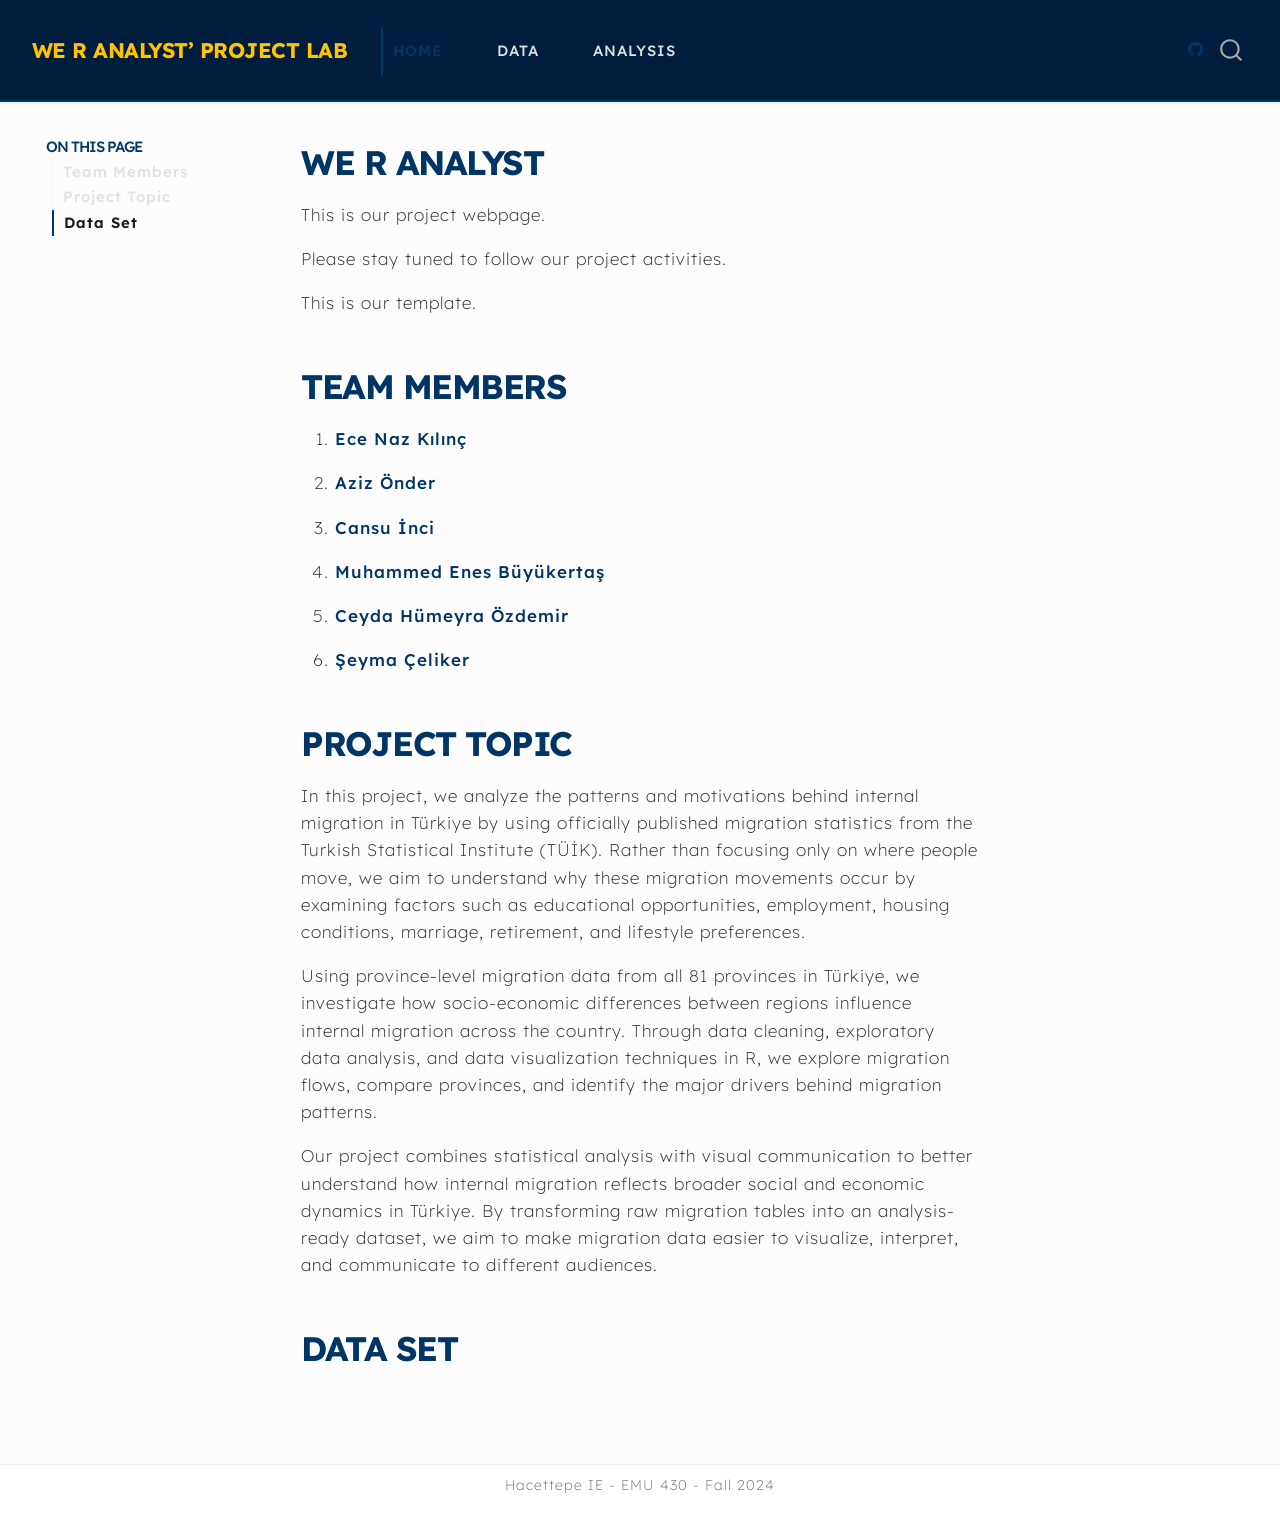
==== docs/index.html @ 2f74556e "linklerin 3ü çalışmıyo" ====
<!DOCTYPE html>
<html xmlns="http://www.w3.org/1999/xhtml" lang="en" xml:lang="en"><head>

<meta charset="utf-8">
<meta name="generator" content="quarto-1.8.25">

<meta name="viewport" content="width=device-width, initial-scale=1.0, user-scalable=yes">


<title>We R Analyst – We R Analyst’ Project Lab</title>
<style>
code{white-space: pre-wrap;}
span.smallcaps{font-variant: small-caps;}
div.columns{display: flex; gap: min(4vw, 1.5em);}
div.column{flex: auto; overflow-x: auto;}
div.hanging-indent{margin-left: 1.5em; text-indent: -1.5em;}
ul.task-list{list-style: none;}
ul.task-list li input[type="checkbox"] {
  width: 0.8em;
  margin: 0 0.8em 0.2em -1em; /* quarto-specific, see https://github.com/quarto-dev/quarto-cli/issues/4556 */ 
  vertical-align: middle;
}
</style>


<script src="site_libs/quarto-nav/quarto-nav.js"></script>
<script src="site_libs/quarto-nav/headroom.min.js"></script>
<script src="site_libs/clipboard/clipboard.min.js"></script>
<script src="site_libs/quarto-search/autocomplete.umd.js"></script>
<script src="site_libs/quarto-search/fuse.min.js"></script>
<script src="site_libs/quarto-search/quarto-search.js"></script>
<meta name="quarto:offset" content="./">
<script src="site_libs/quarto-html/quarto.js" type="module"></script>
<script src="site_libs/quarto-html/tabsets/tabsets.js" type="module"></script>
<script src="site_libs/quarto-html/axe/axe-check.js" type="module"></script>
<script src="site_libs/quarto-html/popper.min.js"></script>
<script src="site_libs/quarto-html/tippy.umd.min.js"></script>
<script src="site_libs/quarto-html/anchor.min.js"></script>
<link href="site_libs/quarto-html/tippy.css" rel="stylesheet">
<link href="site_libs/quarto-html/quarto-syntax-highlighting-7b89279ff1a6dce999919e0e67d4d9ec.css" rel="stylesheet" id="quarto-text-highlighting-styles">
<script src="site_libs/bootstrap/bootstrap.min.js"></script>
<link href="site_libs/bootstrap/bootstrap-icons.css" rel="stylesheet">
<link href="site_libs/bootstrap/bootstrap-7b510c2e775973d64db3dc6dd1e4a7f8.min.css" rel="stylesheet" append-hash="true" id="quarto-bootstrap" data-mode="light">
<script id="quarto-search-options" type="application/json">{
  "location": "navbar",
  "copy-button": false,
  "collapse-after": 3,
  "panel-placement": "end",
  "type": "overlay",
  "limit": 50,
  "keyboard-shortcut": [
    "f",
    "/",
    "s"
  ],
  "show-item-context": false,
  "language": {
    "search-no-results-text": "No results",
    "search-matching-documents-text": "matching documents",
    "search-copy-link-title": "Copy link to search",
    "search-hide-matches-text": "Hide additional matches",
    "search-more-match-text": "more match in this document",
    "search-more-matches-text": "more matches in this document",
    "search-clear-button-title": "Clear",
    "search-text-placeholder": "",
    "search-detached-cancel-button-title": "Cancel",
    "search-submit-button-title": "Submit",
    "search-label": "Search"
  }
}</script>
<style>html{ scroll-behavior: smooth; }</style>


<link rel="stylesheet" href="styles.css">
</head>

<body class="floating nav-fixed quarto-light">

<div id="quarto-search-results"></div>
  <header id="quarto-header" class="headroom fixed-top">
    <nav class="navbar navbar-expand-lg " data-bs-theme="dark">
      <div class="navbar-container container-fluid">
      <div class="navbar-brand-container mx-auto">
    <a href="./index.html" class="navbar-brand navbar-brand-logo">
    </a>
    <a class="navbar-brand" href="./index.html">
    <span class="navbar-title">We R Analyst’ Project Lab</span>
    </a>
  </div>
            <div id="quarto-search" class="" title="Search"></div>
          <button class="navbar-toggler" type="button" data-bs-toggle="collapse" data-bs-target="#navbarCollapse" aria-controls="navbarCollapse" role="menu" aria-expanded="false" aria-label="Toggle navigation" onclick="if (window.quartoToggleHeadroom) { window.quartoToggleHeadroom(); }">
  <span class="navbar-toggler-icon"></span>
</button>
          <div class="collapse navbar-collapse" id="navbarCollapse">
            <ul class="navbar-nav navbar-nav-scroll me-auto">
  <li class="nav-item">
    <a class="nav-link active" href="./index.html" aria-current="page"> 
<span class="menu-text">Home</span></a>
  </li>  
  <li class="nav-item">
    <a class="nav-link" href="./data.html"> 
<span class="menu-text">Data</span></a>
  </li>  
  <li class="nav-item">
    <a class="nav-link" href="./analysis.html"> 
<span class="menu-text">Analysis</span></a>
  </li>  
</ul>
          </div> <!-- /navcollapse -->
            <div class="quarto-navbar-tools">
    <a href="https://twitter.com" title="" class="quarto-navigation-tool px-1" aria-label=""><i class="bi bi-github"></i></a>
</div>
      </div> <!-- /container-fluid -->
    </nav>
</header>
<!-- content -->
<div id="quarto-content" class="quarto-container page-columns page-rows-contents page-layout-article page-navbar">
<!-- sidebar -->
  <nav id="quarto-sidebar" class="sidebar collapse collapse-horizontal quarto-sidebar-collapse-item sidebar-navigation floating overflow-auto">
    <nav id="TOC" role="doc-toc" class="toc-active">
    <h2 id="toc-title">On this page</h2>
   
  <ul>
  <li><a href="#team-members" id="toc-team-members" class="nav-link active" data-scroll-target="#team-members">Team Members</a></li>
  <li><a href="#project-topic" id="toc-project-topic" class="nav-link" data-scroll-target="#project-topic">Project Topic</a></li>
  <li><a href="#data-set" id="toc-data-set" class="nav-link" data-scroll-target="#data-set">Data Set</a></li>
  </ul>
</nav>
</nav>
<div id="quarto-sidebar-glass" class="quarto-sidebar-collapse-item" data-bs-toggle="collapse" data-bs-target=".quarto-sidebar-collapse-item"></div>
<!-- margin-sidebar -->
    <div id="quarto-margin-sidebar" class="sidebar margin-sidebar zindex-bottom">
    </div>
<!-- main -->
<main class="content" id="quarto-document-content">

<header id="title-block-header" class="quarto-title-block default">
<div class="quarto-title">
<h1 class="title">We R Analyst</h1>
</div>



<div class="quarto-title-meta">

    
  
    
  </div>
  


</header>


<p>This is our project webpage.</p>
<p>Please stay tuned to follow our project activities.</p>
<p>This is our template.</p>
<section id="team-members" class="level1">
<h1>Team Members</h1>
<ol type="1">
<li><p><a href="https://emu-hacettepe-analytics.github.io/emu430-spring2026-ecekilinc/">Ece Naz Kılınç</a></p></li>
<li><p><a href="https://emu-hacettepe-analytics.github.io/emu430-spring2026-azizonder/">Aziz Önder</a></p></li>
<li><p><a href="https://emu-hacettepe-analytics.github.io/emu430-spring2026-cansuinci/">Cansu İnci</a></p></li>
<li><p><a href="https://emu-hacettepe-analytics.github.io/emu430-spring2026-EnesBuyukertas/">Muhammed Enes Büyükertaş</a></p></li>
<li><p><a href="https://emu-hacettepe-analytics.github.io/emu430-spring2026-ceydaozdmr/">Ceyda Hümeyra Özdemir</a></p></li>
<li><p><a href="https://emu-hacettepe-analytics.github.io/emu430-spring2026-seymaceliker/">Şeyma Çeliker</a></p></li>
</ol>
</section>
<section id="project-topic" class="level1">
<h1>Project Topic</h1>
<p>In this project, we analyze the patterns and motivations behind internal migration in Türkiye by using officially published migration statistics from the Turkish Statistical Institute (TÜİK). Rather than focusing only on where people move, we aim to understand why these migration movements occur by examining factors such as educational opportunities, employment, housing conditions, marriage, retirement, and lifestyle preferences.</p>
<p>Using province-level migration data from all 81 provinces in Türkiye, we investigate how socio-economic differences between regions influence internal migration across the country. Through data cleaning, exploratory data analysis, and data visualization techniques in R, we explore migration flows, compare provinces, and identify the major drivers behind migration patterns.</p>
<p>Our project combines statistical analysis with visual communication to better understand how internal migration reflects broader social and economic dynamics in Türkiye. By transforming raw migration tables into an analysis-ready dataset, we aim to make migration data easier to visualize, interpret, and communicate to different audiences.</p>
</section>
<section id="data-set" class="level1">
<h1>Data Set</h1>


</section>

<a onclick="window.scrollTo(0, 0); return false;" role="button" id="quarto-back-to-top"><i class="bi bi-arrow-up"></i> Back to top</a></main> <!-- /main -->
<script id="quarto-html-after-body" type="application/javascript">
  window.document.addEventListener("DOMContentLoaded", function (event) {
    const icon = "";
    const anchorJS = new window.AnchorJS();
    anchorJS.options = {
      placement: 'right',
      icon: icon
    };
    anchorJS.add('.anchored');
    const isCodeAnnotation = (el) => {
      for (const clz of el.classList) {
        if (clz.startsWith('code-annotation-')) {                     
          return true;
        }
      }
      return false;
    }
    const onCopySuccess = function(e) {
      // button target
      const button = e.trigger;
      // don't keep focus
      button.blur();
      // flash "checked"
      button.classList.add('code-copy-button-checked');
      var currentTitle = button.getAttribute("title");
      button.setAttribute("title", "Copied!");
      let tooltip;
      if (window.bootstrap) {
        button.setAttribute("data-bs-toggle", "tooltip");
        button.setAttribute("data-bs-placement", "left");
        button.setAttribute("data-bs-title", "Copied!");
        tooltip = new bootstrap.Tooltip(button, 
          { trigger: "manual", 
            customClass: "code-copy-button-tooltip",
            offset: [0, -8]});
        tooltip.show();    
      }
      setTimeout(function() {
        if (tooltip) {
          tooltip.hide();
          button.removeAttribute("data-bs-title");
          button.removeAttribute("data-bs-toggle");
          button.removeAttribute("data-bs-placement");
        }
        button.setAttribute("title", currentTitle);
        button.classList.remove('code-copy-button-checked');
      }, 1000);
      // clear code selection
      e.clearSelection();
    }
    const getTextToCopy = function(trigger) {
      const outerScaffold = trigger.parentElement.cloneNode(true);
      const codeEl = outerScaffold.querySelector('code');
      for (const childEl of codeEl.children) {
        if (isCodeAnnotation(childEl)) {
          childEl.remove();
        }
      }
      return codeEl.innerText;
    }
    const clipboard = new window.ClipboardJS('.code-copy-button:not([data-in-quarto-modal])', {
      text: getTextToCopy
    });
    clipboard.on('success', onCopySuccess);
    if (window.document.getElementById('quarto-embedded-source-code-modal')) {
      const clipboardModal = new window.ClipboardJS('.code-copy-button[data-in-quarto-modal]', {
        text: getTextToCopy,
        container: window.document.getElementById('quarto-embedded-source-code-modal')
      });
      clipboardModal.on('success', onCopySuccess);
    }
      var localhostRegex = new RegExp(/^(?:http|https):\/\/localhost\:?[0-9]*\//);
      var mailtoRegex = new RegExp(/^mailto:/);
        var filterRegex = new RegExp('/' + window.location.host + '/');
      var isInternal = (href) => {
          return filterRegex.test(href) || localhostRegex.test(href) || mailtoRegex.test(href);
      }
      // Inspect non-navigation links and adorn them if external
     var links = window.document.querySelectorAll('a[href]:not(.nav-link):not(.navbar-brand):not(.toc-action):not(.sidebar-link):not(.sidebar-item-toggle):not(.pagination-link):not(.no-external):not([aria-hidden]):not(.dropdown-item):not(.quarto-navigation-tool):not(.about-link)');
      for (var i=0; i<links.length; i++) {
        const link = links[i];
        if (!isInternal(link.href)) {
          // undo the damage that might have been done by quarto-nav.js in the case of
          // links that we want to consider external
          if (link.dataset.originalHref !== undefined) {
            link.href = link.dataset.originalHref;
          }
        }
      }
    function tippyHover(el, contentFn, onTriggerFn, onUntriggerFn) {
      const config = {
        allowHTML: true,
        maxWidth: 500,
        delay: 100,
        arrow: false,
        appendTo: function(el) {
            return el.parentElement;
        },
        interactive: true,
        interactiveBorder: 10,
        theme: 'quarto',
        placement: 'bottom-start',
      };
      if (contentFn) {
        config.content = contentFn;
      }
      if (onTriggerFn) {
        config.onTrigger = onTriggerFn;
      }
      if (onUntriggerFn) {
        config.onUntrigger = onUntriggerFn;
      }
      window.tippy(el, config); 
    }
    const noterefs = window.document.querySelectorAll('a[role="doc-noteref"]');
    for (var i=0; i<noterefs.length; i++) {
      const ref = noterefs[i];
      tippyHover(ref, function() {
        // use id or data attribute instead here
        let href = ref.getAttribute('data-footnote-href') || ref.getAttribute('href');
        try { href = new URL(href).hash; } catch {}
        const id = href.replace(/^#\/?/, "");
        const note = window.document.getElementById(id);
        if (note) {
          return note.innerHTML;
        } else {
          return "";
        }
      });
    }
    const xrefs = window.document.querySelectorAll('a.quarto-xref');
    const processXRef = (id, note) => {
      // Strip column container classes
      const stripColumnClz = (el) => {
        el.classList.remove("page-full", "page-columns");
        if (el.children) {
          for (const child of el.children) {
            stripColumnClz(child);
          }
        }
      }
      stripColumnClz(note)
      if (id === null || id.startsWith('sec-')) {
        // Special case sections, only their first couple elements
        const container = document.createElement("div");
        if (note.children && note.children.length > 2) {
          container.appendChild(note.children[0].cloneNode(true));
          for (let i = 1; i < note.children.length; i++) {
            const child = note.children[i];
            if (child.tagName === "P" && child.innerText === "") {
              continue;
            } else {
              container.appendChild(child.cloneNode(true));
              break;
            }
          }
          if (window.Quarto?.typesetMath) {
            window.Quarto.typesetMath(container);
          }
          return container.innerHTML
        } else {
          if (window.Quarto?.typesetMath) {
            window.Quarto.typesetMath(note);
          }
          return note.innerHTML;
        }
      } else {
        // Remove any anchor links if they are present
        const anchorLink = note.querySelector('a.anchorjs-link');
        if (anchorLink) {
          anchorLink.remove();
        }
        if (window.Quarto?.typesetMath) {
          window.Quarto.typesetMath(note);
        }
        if (note.classList.contains("callout")) {
          return note.outerHTML;
        } else {
          return note.innerHTML;
        }
      }
    }
    for (var i=0; i<xrefs.length; i++) {
      const xref = xrefs[i];
      tippyHover(xref, undefined, function(instance) {
        instance.disable();
        let url = xref.getAttribute('href');
        let hash = undefined; 
        if (url.startsWith('#')) {
          hash = url;
        } else {
          try { hash = new URL(url).hash; } catch {}
        }
        if (hash) {
          const id = hash.replace(/^#\/?/, "");
          const note = window.document.getElementById(id);
          if (note !== null) {
            try {
              const html = processXRef(id, note.cloneNode(true));
              instance.setContent(html);
            } finally {
              instance.enable();
              instance.show();
            }
          } else {
            // See if we can fetch this
            fetch(url.split('#')[0])
            .then(res => res.text())
            .then(html => {
              const parser = new DOMParser();
              const htmlDoc = parser.parseFromString(html, "text/html");
              const note = htmlDoc.getElementById(id);
              if (note !== null) {
                const html = processXRef(id, note);
                instance.setContent(html);
              } 
            }).finally(() => {
              instance.enable();
              instance.show();
            });
          }
        } else {
          // See if we can fetch a full url (with no hash to target)
          // This is a special case and we should probably do some content thinning / targeting
          fetch(url)
          .then(res => res.text())
          .then(html => {
            const parser = new DOMParser();
            const htmlDoc = parser.parseFromString(html, "text/html");
            const note = htmlDoc.querySelector('main.content');
            if (note !== null) {
              // This should only happen for chapter cross references
              // (since there is no id in the URL)
              // remove the first header
              if (note.children.length > 0 && note.children[0].tagName === "HEADER") {
                note.children[0].remove();
              }
              const html = processXRef(null, note);
              instance.setContent(html);
            } 
          }).finally(() => {
            instance.enable();
            instance.show();
          });
        }
      }, function(instance) {
      });
    }
        let selectedAnnoteEl;
        const selectorForAnnotation = ( cell, annotation) => {
          let cellAttr = 'data-code-cell="' + cell + '"';
          let lineAttr = 'data-code-annotation="' +  annotation + '"';
          const selector = 'span[' + cellAttr + '][' + lineAttr + ']';
          return selector;
        }
        const selectCodeLines = (annoteEl) => {
          const doc = window.document;
          const targetCell = annoteEl.getAttribute("data-target-cell");
          const targetAnnotation = annoteEl.getAttribute("data-target-annotation");
          const annoteSpan = window.document.querySelector(selectorForAnnotation(targetCell, targetAnnotation));
          const lines = annoteSpan.getAttribute("data-code-lines").split(",");
          const lineIds = lines.map((line) => {
            return targetCell + "-" + line;
          })
          let top = null;
          let height = null;
          let parent = null;
          if (lineIds.length > 0) {
              //compute the position of the single el (top and bottom and make a div)
              const el = window.document.getElementById(lineIds[0]);
              top = el.offsetTop;
              height = el.offsetHeight;
              parent = el.parentElement.parentElement;
            if (lineIds.length > 1) {
              const lastEl = window.document.getElementById(lineIds[lineIds.length - 1]);
              const bottom = lastEl.offsetTop + lastEl.offsetHeight;
              height = bottom - top;
            }
            if (top !== null && height !== null && parent !== null) {
              // cook up a div (if necessary) and position it 
              let div = window.document.getElementById("code-annotation-line-highlight");
              if (div === null) {
                div = window.document.createElement("div");
                div.setAttribute("id", "code-annotation-line-highlight");
                div.style.position = 'absolute';
                parent.appendChild(div);
              }
              div.style.top = top - 2 + "px";
              div.style.height = height + 4 + "px";
              div.style.left = 0;
              let gutterDiv = window.document.getElementById("code-annotation-line-highlight-gutter");
              if (gutterDiv === null) {
                gutterDiv = window.document.createElement("div");
                gutterDiv.setAttribute("id", "code-annotation-line-highlight-gutter");
                gutterDiv.style.position = 'absolute';
                const codeCell = window.document.getElementById(targetCell);
                const gutter = codeCell.querySelector('.code-annotation-gutter');
                gutter.appendChild(gutterDiv);
              }
              gutterDiv.style.top = top - 2 + "px";
              gutterDiv.style.height = height + 4 + "px";
            }
            selectedAnnoteEl = annoteEl;
          }
        };
        const unselectCodeLines = () => {
          const elementsIds = ["code-annotation-line-highlight", "code-annotation-line-highlight-gutter"];
          elementsIds.forEach((elId) => {
            const div = window.document.getElementById(elId);
            if (div) {
              div.remove();
            }
          });
          selectedAnnoteEl = undefined;
        };
          // Handle positioning of the toggle
      window.addEventListener(
        "resize",
        throttle(() => {
          elRect = undefined;
          if (selectedAnnoteEl) {
            selectCodeLines(selectedAnnoteEl);
          }
        }, 10)
      );
      function throttle(fn, ms) {
      let throttle = false;
      let timer;
        return (...args) => {
          if(!throttle) { // first call gets through
              fn.apply(this, args);
              throttle = true;
          } else { // all the others get throttled
              if(timer) clearTimeout(timer); // cancel #2
              timer = setTimeout(() => {
                fn.apply(this, args);
                timer = throttle = false;
              }, ms);
          }
        };
      }
        // Attach click handler to the DT
        const annoteDls = window.document.querySelectorAll('dt[data-target-cell]');
        for (const annoteDlNode of annoteDls) {
          annoteDlNode.addEventListener('click', (event) => {
            const clickedEl = event.target;
            if (clickedEl !== selectedAnnoteEl) {
              unselectCodeLines();
              const activeEl = window.document.querySelector('dt[data-target-cell].code-annotation-active');
              if (activeEl) {
                activeEl.classList.remove('code-annotation-active');
              }
              selectCodeLines(clickedEl);
              clickedEl.classList.add('code-annotation-active');
            } else {
              // Unselect the line
              unselectCodeLines();
              clickedEl.classList.remove('code-annotation-active');
            }
          });
        }
    const findCites = (el) => {
      const parentEl = el.parentElement;
      if (parentEl) {
        const cites = parentEl.dataset.cites;
        if (cites) {
          return {
            el,
            cites: cites.split(' ')
          };
        } else {
          return findCites(el.parentElement)
        }
      } else {
        return undefined;
      }
    };
    var bibliorefs = window.document.querySelectorAll('a[role="doc-biblioref"]');
    for (var i=0; i<bibliorefs.length; i++) {
      const ref = bibliorefs[i];
      const citeInfo = findCites(ref);
      if (citeInfo) {
        tippyHover(citeInfo.el, function() {
          var popup = window.document.createElement('div');
          citeInfo.cites.forEach(function(cite) {
            var citeDiv = window.document.createElement('div');
            citeDiv.classList.add('hanging-indent');
            citeDiv.classList.add('csl-entry');
            var biblioDiv = window.document.getElementById('ref-' + cite);
            if (biblioDiv) {
              citeDiv.innerHTML = biblioDiv.innerHTML;
            }
            popup.appendChild(citeDiv);
          });
          return popup.innerHTML;
        });
      }
    }
  });
  </script>
</div> <!-- /content -->
<footer class="footer">
  <div class="nav-footer">
    <div class="nav-footer-left">
      &nbsp;
    </div>   
    <div class="nav-footer-center">
<p>Hacettepe IE - EMU 430 - Fall 2024</p>
</div>
    <div class="nav-footer-right">
      &nbsp;
    </div>
  </div>
</footer>




<script src="site_libs/quarto-html/zenscroll-min.js"></script>
</body></html>
---- docs/site_libs/quarto-html/quarto-syntax-highlighting-7b89279ff1a6dce999919e0e67d4d9ec.css ----
/* quarto syntax highlight colors */
:root {
  --quarto-hl-ot-color: #003B4F;
  --quarto-hl-at-color: #657422;
  --quarto-hl-ss-color: #20794D;
  --quarto-hl-an-color: #5E5E5E;
  --quarto-hl-fu-color: #4758AB;
  --quarto-hl-st-color: #20794D;
  --quarto-hl-cf-color: #003B4F;
  --quarto-hl-op-color: #5E5E5E;
  --quarto-hl-er-color: #AD0000;
  --quarto-hl-bn-color: #AD0000;
  --quarto-hl-al-color: #AD0000;
  --quarto-hl-va-color: #111111;
  --quarto-hl-bu-color: inherit;
  --quarto-hl-ex-color: inherit;
  --quarto-hl-pp-color: #AD0000;
  --quarto-hl-in-color: #5E5E5E;
  --quarto-hl-vs-color: #20794D;
  --quarto-hl-wa-color: #5E5E5E;
  --quarto-hl-do-color: #5E5E5E;
  --quarto-hl-im-color: #00769E;
  --quarto-hl-ch-color: #20794D;
  --quarto-hl-dt-color: #AD0000;
  --quarto-hl-fl-color: #AD0000;
  --quarto-hl-co-color: #5E5E5E;
  --quarto-hl-cv-color: #5E5E5E;
  --quarto-hl-cn-color: #8f5902;
  --quarto-hl-sc-color: #5E5E5E;
  --quarto-hl-dv-color: #AD0000;
  --quarto-hl-kw-color: #003B4F;
}

/* other quarto variables */
:root {
  --quarto-font-monospace: SFMono-Regular, Menlo, Monaco, Consolas, "Liberation Mono", "Courier New", monospace;
}

/* syntax highlight based on Pandoc's rules */
pre > code.sourceCode > span {
  color: #003B4F;
}

code.sourceCode > span {
  color: #003B4F;
}

div.sourceCode,
div.sourceCode pre.sourceCode {
  color: #003B4F;
}

/* Normal */
code span {
  color: #003B4F;
}

/* Alert */
code span.al {
  color: #AD0000;
  font-style: inherit;
}

/* Annotation */
code span.an {
  color: #5E5E5E;
  font-style: inherit;
}

/* Attribute */
code span.at {
  color: #657422;
  font-style: inherit;
}

/* BaseN */
code span.bn {
  color: #AD0000;
  font-style: inherit;
}

/* BuiltIn */
code span.bu {
  font-style: inherit;
}

/* ControlFlow */
code span.cf {
  color: #003B4F;
  font-weight: bold;
  font-style: inherit;
}

/* Char */
code span.ch {
  color: #20794D;
  font-style: inherit;
}

/* Constant */
code span.cn {
  color: #8f5902;
  font-style: inherit;
}

/* Comment */
code span.co {
  color: #5E5E5E;
  font-style: inherit;
}

/* CommentVar */
code span.cv {
  color: #5E5E5E;
  font-style: italic;
}

/* Documentation */
code span.do {
  color: #5E5E5E;
  font-style: italic;
}

/* DataType */
code span.dt {
  color: #AD0000;
  font-style: inherit;
}

/* DecVal */
code span.dv {
  color: #AD0000;
  font-style: inherit;
}

/* Error */
code span.er {
  color: #AD0000;
  font-style: inherit;
}

/* Extension */
code span.ex {
  font-style: inherit;
}

/* Float */
code span.fl {
  color: #AD0000;
  font-style: inherit;
}

/* Function */
code span.fu {
  color: #4758AB;
  font-style: inherit;
}

/* Import */
code span.im {
  color: #00769E;
  font-style: inherit;
}

/* Information */
code span.in {
  color: #5E5E5E;
  font-style: inherit;
}

/* Keyword */
code span.kw {
  color: #003B4F;
  font-weight: bold;
  font-style: inherit;
}

/* Operator */
code span.op {
  color: #5E5E5E;
  font-style: inherit;
}

/* Other */
code span.ot {
  color: #003B4F;
  font-style: inherit;
}

/* Preprocessor */
code span.pp {
  color: #AD0000;
  font-style: inherit;
}

/* SpecialChar */
code span.sc {
  color: #5E5E5E;
  font-style: inherit;
}

/* SpecialString */
code span.ss {
  color: #20794D;
  font-style: inherit;
}

/* String */
code span.st {
  color: #20794D;
  font-style: inherit;
}

/* Variable */
code span.va {
  color: #111111;
  font-style: inherit;
}

/* VerbatimString */
code span.vs {
  color: #20794D;
  font-style: inherit;
}

/* Warning */
code span.wa {
  color: #5E5E5E;
  font-style: italic;
}

.prevent-inlining {
  content: "</";
}

/*# sourceMappingURL=3944bc705cfaf4c80e56f77c5205168a.css.map */
---- docs/styles.css ----
@import url('https://fonts.googleapis.com/css2?family=Lexend:wght@300;400;600;700&display=swap');

body {
  background-color: #fcfcfc !important; /* Temiz, hafif kırık beyaz */
  color: #333333 !important;
  font-family: 'Lexend', sans-serif !important;
  line-height: 1.6;
}

/* Sitenin en üstüne çok ince, "ben buradayım" diyen bir detay */
header {
  border-top: 4px solid #001d3d; /* En koyu lacivert */
}

/* Tüm panelleri aynı zeminde birleştiriyoruz, kutu hissi bitti */
.quarto-container, #quarto-sidebar, .sidebar, main, .quarto-content-block {
  background-color: #fcfcfc !important;
  border: none !important;
  box-shadow: none !important;
}

/* Üst Menü (Navbar) - Ciddi ve Derin Lacivert */
.navbar {
  background-color: #001d3d !important; /* Gece mavisi */
  border-bottom: 2px solid #003566 !important;
  box-shadow: 0 1px 3px rgba(0,0,0,0.1) !important;
}

.navbar-title {
  color: #ffc300 !important; /* Sadece başlıkta çok ufak bir altın "pop" rengi */
  font-weight: 700;
  letter-spacing: -0.5px;
}

.nav-link {
  color: #e0e0e0 !important;
  font-weight: 500;
  transition: 0.3s;
}

.nav-link:hover {
  color: #4cc9f0 !important; /* Üzerine gelince çok hafif bir elektrik mavisi */
}

/* Başlıklar - Güçlü ve Profesyonel (İşte o çizgi buradan atıldı) */
h1 {
  color: #003566 !important; /* Lacivertin en şık tonu */
  font-weight: 700;
  letter-spacing: -1.5px;
  /* ÇİZGİYİ ATTIK: border-bottom silindi */
  margin-top: 1.5em;
  margin-bottom: 0.5em;
}

h2, h3 {
  color: #003566 !important;
  font-weight: 700;
  letter-spacing: -1px;
  margin-top: 1.5em;
}

/* Linkler - Sıkıcı olmayan, modern bir lacivert tonu */
a {
  color: #003566 !important;
  text-decoration: none;
  font-weight: 500;
  transition: all 0.3s ease;
  position: relative;
}

/* Link Hover Efekti (Seamless ve Elit) */
a::after {
  content: '';
  position: absolute;
  width: 0;
  height: 2px;
  bottom: -2px;
  left: 0;
  background-color: #4cc9f0;
  transition: width 0.3s;
}

a:hover::after {
  width: 100%;
}

a:hover {
  color: #4cc9f0 !important;
}

/* Sol paneldeki içindekiler */
.toc-title {
  color: #003566 !important;
  font-weight: 700;
}

.nav-link.active {
  color: #003566 !important;
  font-weight: 600;
  border-left: 2px solid #003566 !important;
}
/* Başlığın üstündeki o çizgiyi HER YERDEN siliyoruz */
.quarto-title-block, 
h1.title, 
header.quarto-title-block,
.title {
  border-top: none !important;
  padding-top: 0 !important;
  margin-top: 10px !important; /* Navbar ile metin arasında ufak bir boşluk kalsın */
}

/* Sayfa genelindeki olası diğer çizgileri de garantiye alalım */
header {
  border-top: none !important;
}
/*fgrfgrggg
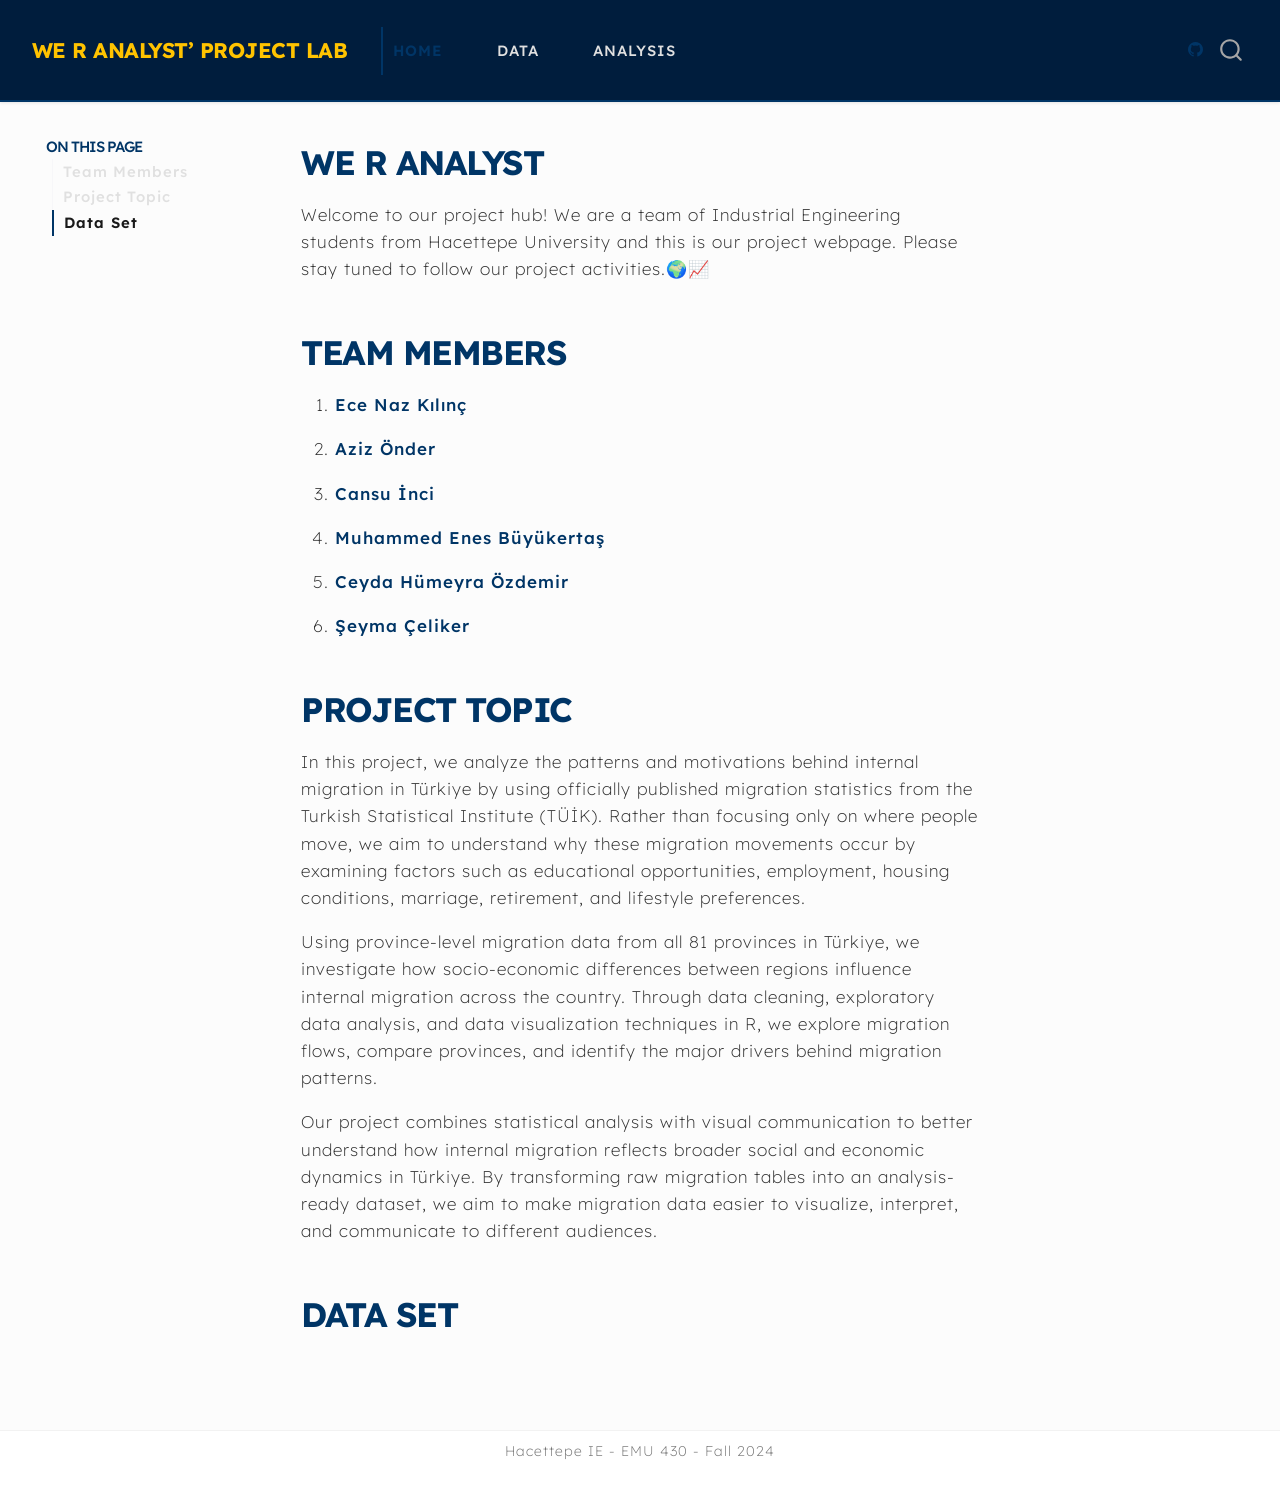
==== commit c4da46a5: "bir tek logo eksik" ====
--- a/docs/index.html
+++ b/docs/index.html
@@ -153,9 +153,7 @@
 </header>
 
 
-<p>This is our project webpage.</p>
-<p>Please stay tuned to follow our project activities.</p>
-<p>This is our template.</p>
+<p>Welcome to our project hub! We are a team of Industrial Engineering students from Hacettepe University and this is our project webpage. Please stay tuned to follow our project activities.🌍📈</p>
 <section id="team-members" class="level1">
 <h1>Team Members</h1>
 <ol type="1">
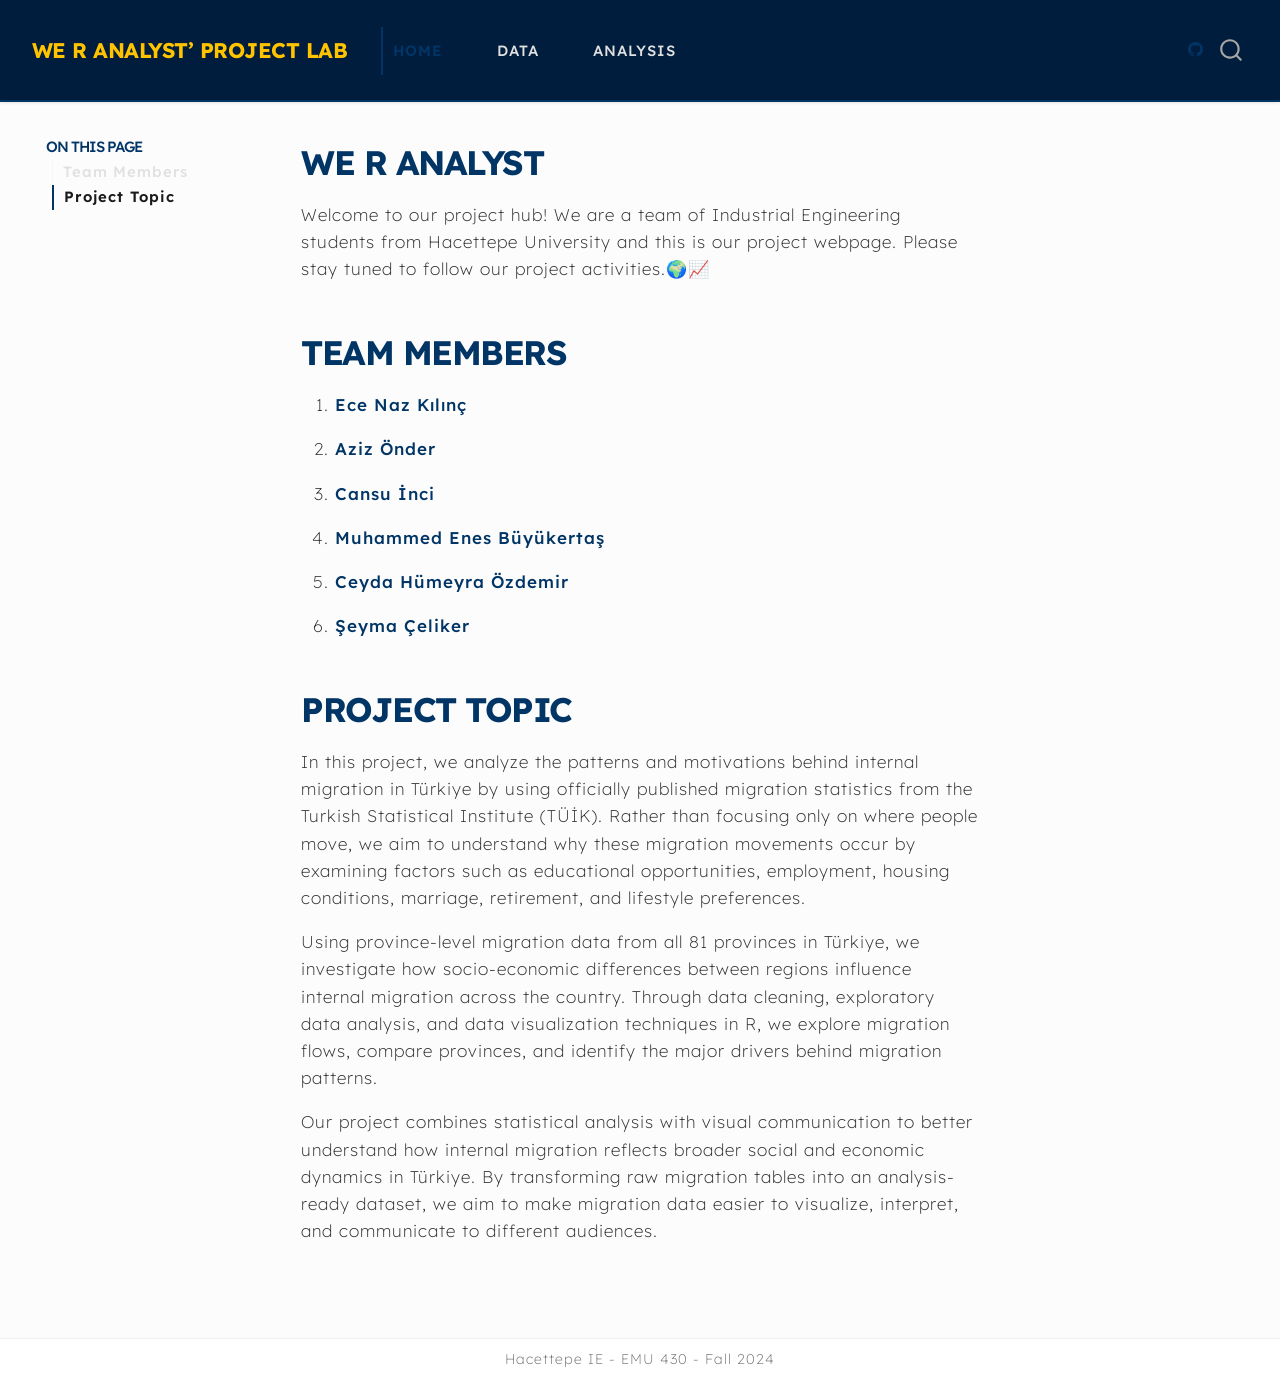
==== commit 254e4f0b: "xxxxjxxjxxxx" ====
--- a/docs/index.html
+++ b/docs/index.html
@@ -123,7 +123,6 @@
   <ul>
   <li><a href="#team-members" id="toc-team-members" class="nav-link active" data-scroll-target="#team-members">Team Members</a></li>
   <li><a href="#project-topic" id="toc-project-topic" class="nav-link" data-scroll-target="#project-topic">Project Topic</a></li>
-  <li><a href="#data-set" id="toc-data-set" class="nav-link" data-scroll-target="#data-set">Data Set</a></li>
   </ul>
 </nav>
 </nav>
@@ -170,9 +169,6 @@
 <p>In this project, we analyze the patterns and motivations behind internal migration in Türkiye by using officially published migration statistics from the Turkish Statistical Institute (TÜİK). Rather than focusing only on where people move, we aim to understand why these migration movements occur by examining factors such as educational opportunities, employment, housing conditions, marriage, retirement, and lifestyle preferences.</p>
 <p>Using province-level migration data from all 81 provinces in Türkiye, we investigate how socio-economic differences between regions influence internal migration across the country. Through data cleaning, exploratory data analysis, and data visualization techniques in R, we explore migration flows, compare provinces, and identify the major drivers behind migration patterns.</p>
 <p>Our project combines statistical analysis with visual communication to better understand how internal migration reflects broader social and economic dynamics in Türkiye. By transforming raw migration tables into an analysis-ready dataset, we aim to make migration data easier to visualize, interpret, and communicate to different audiences.</p>
-</section>
-<section id="data-set" class="level1">
-<h1>Data Set</h1>
 
 
 </section>
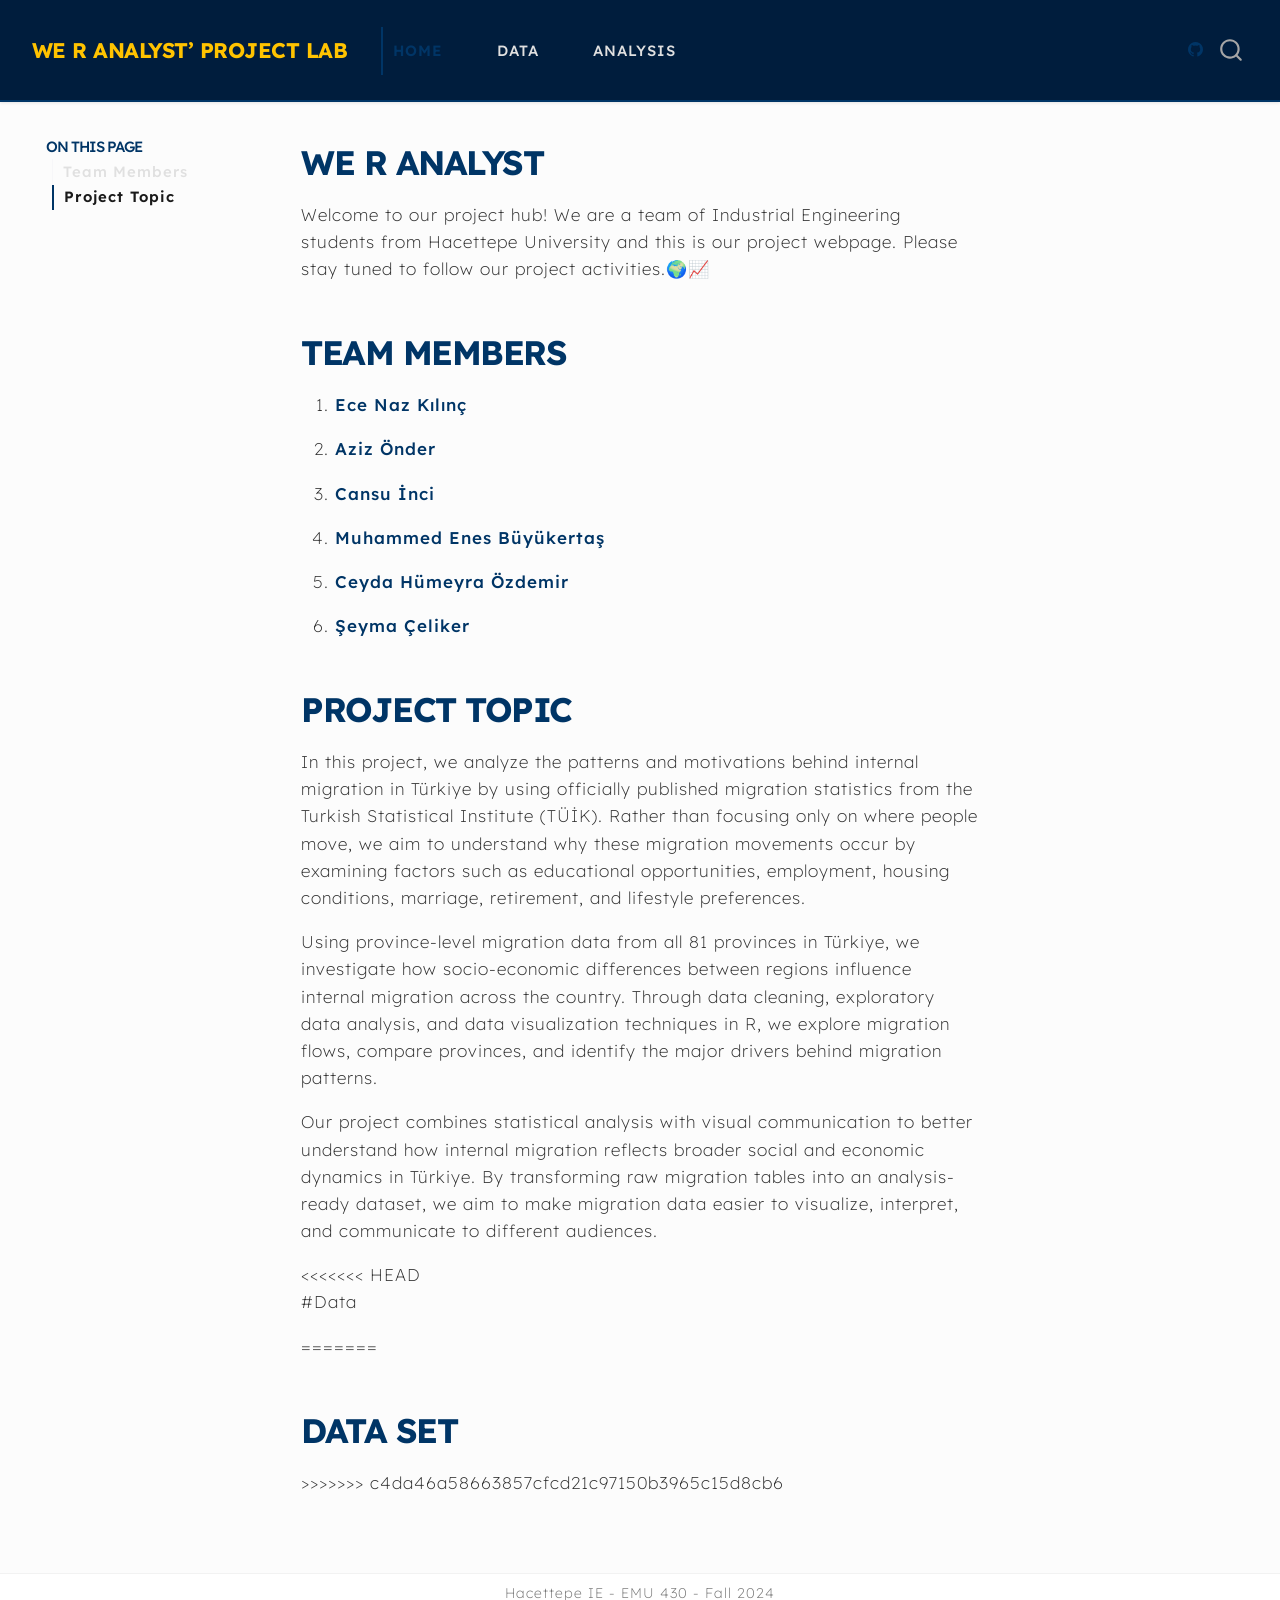
==== commit 0c3e612b: "11111" ====
--- a/docs/index.html
+++ b/docs/index.html
@@ -169,6 +169,13 @@
 <p>In this project, we analyze the patterns and motivations behind internal migration in Türkiye by using officially published migration statistics from the Turkish Statistical Institute (TÜİK). Rather than focusing only on where people move, we aim to understand why these migration movements occur by examining factors such as educational opportunities, employment, housing conditions, marriage, retirement, and lifestyle preferences.</p>
 <p>Using province-level migration data from all 81 provinces in Türkiye, we investigate how socio-economic differences between regions influence internal migration across the country. Through data cleaning, exploratory data analysis, and data visualization techniques in R, we explore migration flows, compare provinces, and identify the major drivers behind migration patterns.</p>
 <p>Our project combines statistical analysis with visual communication to better understand how internal migration reflects broader social and economic dynamics in Türkiye. By transforming raw migration tables into an analysis-ready dataset, we aim to make migration data easier to visualize, interpret, and communicate to different audiences.</p>
+<<<<<<< HEAD
+<p>#Data</p>
+=======
+</section>
+<section id="data-set" class="level1">
+<h1>Data Set</h1>
+>>>>>>> c4da46a58663857cfcd21c97150b3965c15d8cb6
 
 
 </section>
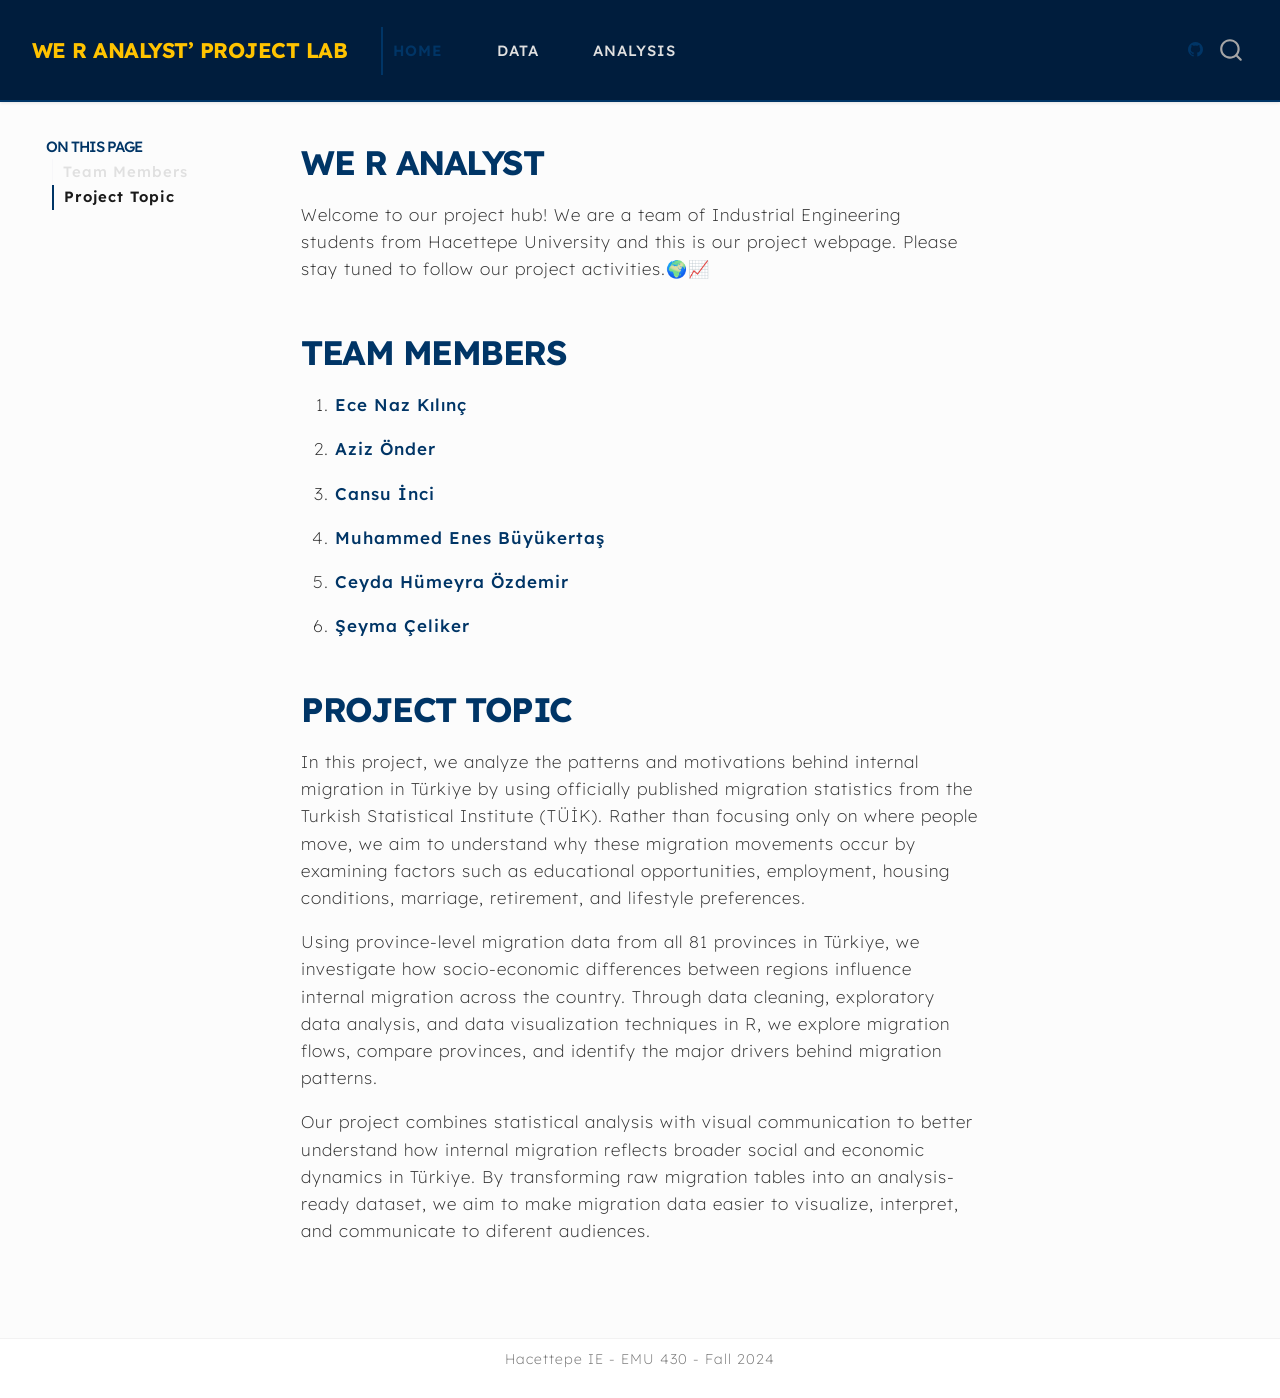
==== commit b03aca97: "data set eklenecek" ====
--- a/docs/index.html
+++ b/docs/index.html
@@ -168,14 +168,7 @@
 <h1>Project Topic</h1>
 <p>In this project, we analyze the patterns and motivations behind internal migration in Türkiye by using officially published migration statistics from the Turkish Statistical Institute (TÜİK). Rather than focusing only on where people move, we aim to understand why these migration movements occur by examining factors such as educational opportunities, employment, housing conditions, marriage, retirement, and lifestyle preferences.</p>
 <p>Using province-level migration data from all 81 provinces in Türkiye, we investigate how socio-economic differences between regions influence internal migration across the country. Through data cleaning, exploratory data analysis, and data visualization techniques in R, we explore migration flows, compare provinces, and identify the major drivers behind migration patterns.</p>
-<p>Our project combines statistical analysis with visual communication to better understand how internal migration reflects broader social and economic dynamics in Türkiye. By transforming raw migration tables into an analysis-ready dataset, we aim to make migration data easier to visualize, interpret, and communicate to different audiences.</p>
-<<<<<<< HEAD
-<p>#Data</p>
-=======
-</section>
-<section id="data-set" class="level1">
-<h1>Data Set</h1>
->>>>>>> c4da46a58663857cfcd21c97150b3965c15d8cb6
+<p>Our project combines statistical analysis with visual communication to better understand how internal migration reflects broader social and economic dynamics in Türkiye. By transforming raw migration tables into an analysis-ready dataset, we aim to make migration data easier to visualize, interpret, and communicate to diferent audiences.</p>
 
 
 </section>
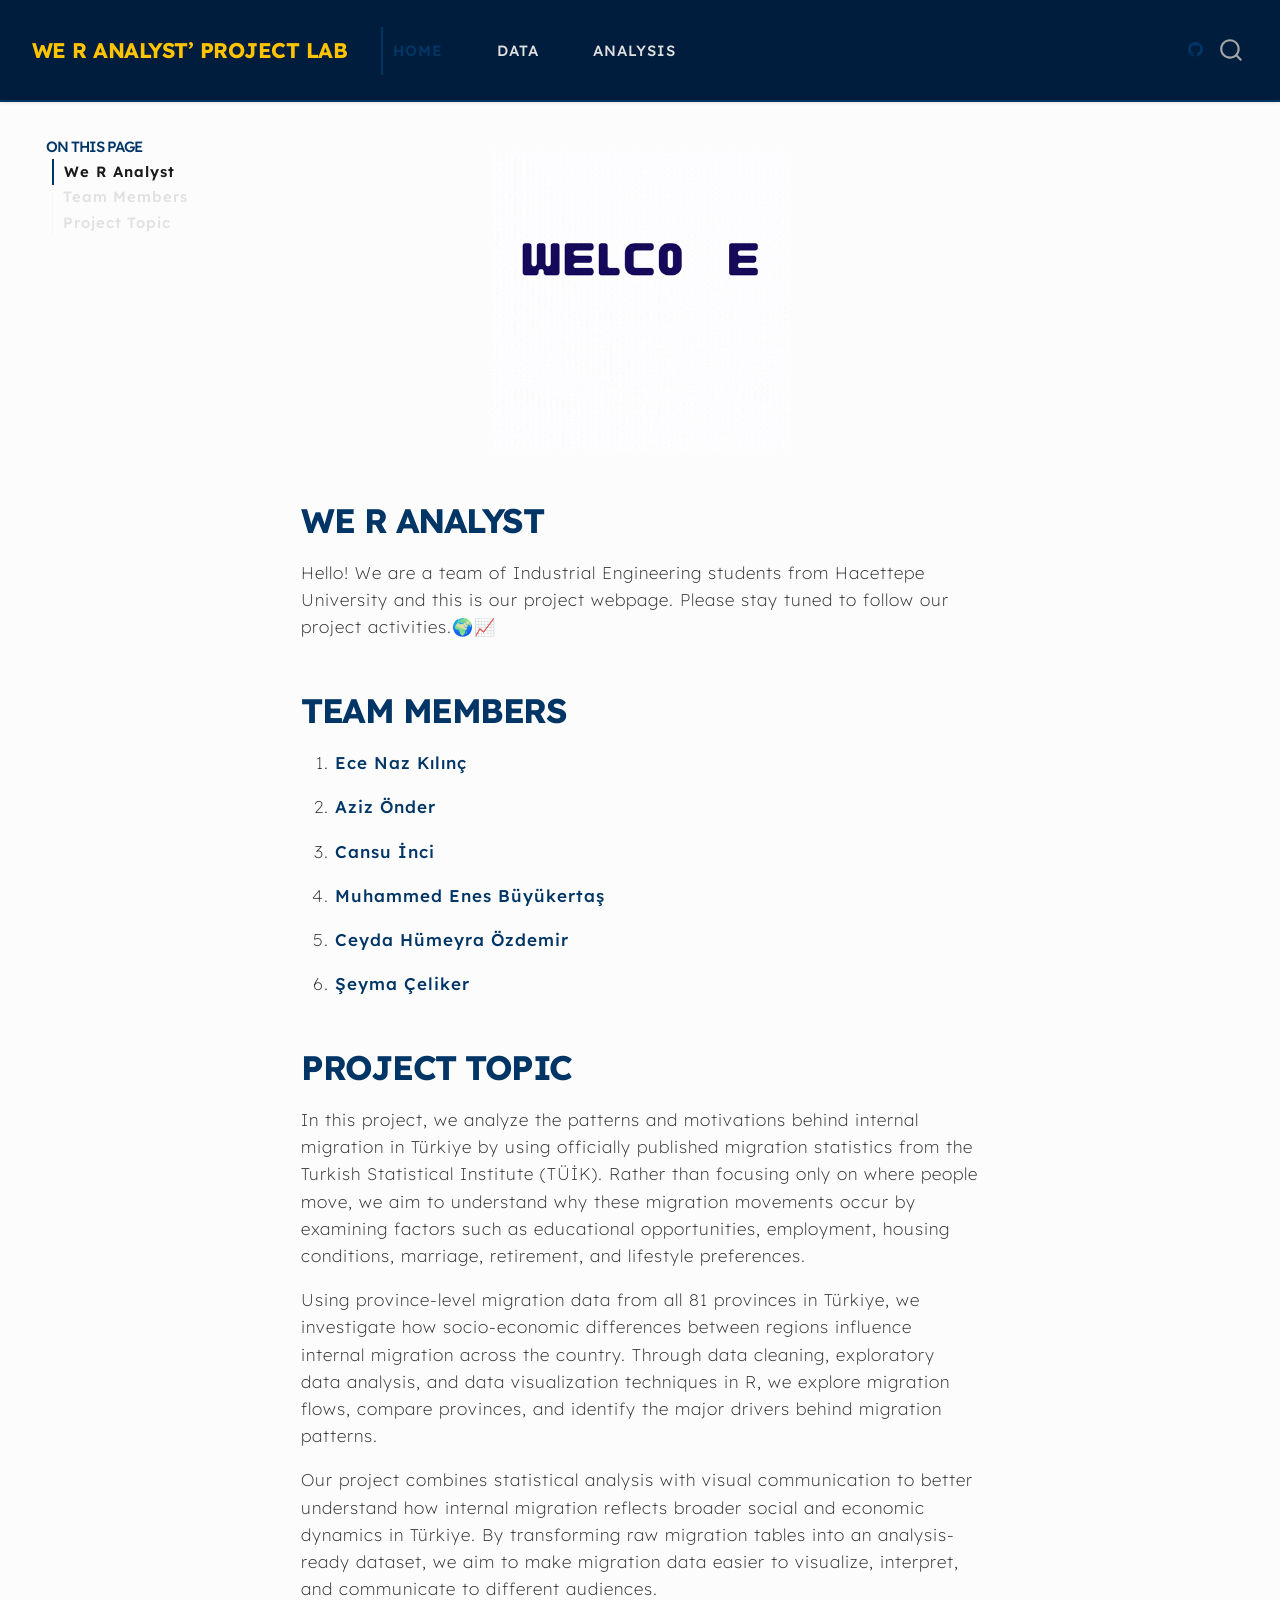
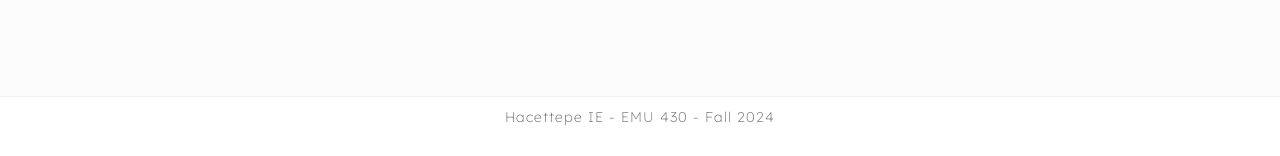
==== commit e022e540: "sonnm" ====
--- a/docs/index.html
+++ b/docs/index.html
@@ -7,7 +7,7 @@
 <meta name="viewport" content="width=device-width, initial-scale=1.0, user-scalable=yes">
 
 
-<title>We R Analyst – We R Analyst’ Project Lab</title>
+<title>We R Analyst’ Project Lab</title>
 <style>
 code{white-space: pre-wrap;}
 span.smallcaps{font-variant: small-caps;}
@@ -121,7 +121,8 @@
     <h2 id="toc-title">On this page</h2>
    
   <ul>
-  <li><a href="#team-members" id="toc-team-members" class="nav-link active" data-scroll-target="#team-members">Team Members</a></li>
+  <li><a href="#we-r-analyst" id="toc-we-r-analyst" class="nav-link active" data-scroll-target="#we-r-analyst">We R Analyst</a></li>
+  <li><a href="#team-members" id="toc-team-members" class="nav-link" data-scroll-target="#team-members">Team Members</a></li>
   <li><a href="#project-topic" id="toc-project-topic" class="nav-link" data-scroll-target="#project-topic">Project Topic</a></li>
   </ul>
 </nav>
@@ -131,28 +132,18 @@
     <div id="quarto-margin-sidebar" class="sidebar margin-sidebar zindex-bottom">
     </div>
 <!-- main -->
-<main class="content" id="quarto-document-content">
-
-<header id="title-block-header" class="quarto-title-block default">
-<div class="quarto-title">
-<h1 class="title">We R Analyst</h1>
+<main class="content" id="quarto-document-content"><header id="title-block-header" class="quarto-title-block"></header>
+
+
+
+
+<div style="text-align: center;">
+<p><img src="images/clipboard-2357349536.gif" class="img-fluid" width="300"></p>
 </div>
-
-
-
-<div class="quarto-title-meta">
-
-    
-  
-    
-  </div>
-  
-
-
-</header>
-
-
-<p>Welcome to our project hub! We are a team of Industrial Engineering students from Hacettepe University and this is our project webpage. Please stay tuned to follow our project activities.🌍📈</p>
+<section id="we-r-analyst" class="level1">
+<h1>We R Analyst</h1>
+<p>Hello! We are a team of Industrial Engineering students from Hacettepe University and this is our project webpage. Please stay tuned to follow our project activities.🌍📈</p>
+</section>
 <section id="team-members" class="level1">
 <h1>Team Members</h1>
 <ol type="1">
@@ -168,7 +159,7 @@
 <h1>Project Topic</h1>
 <p>In this project, we analyze the patterns and motivations behind internal migration in Türkiye by using officially published migration statistics from the Turkish Statistical Institute (TÜİK). Rather than focusing only on where people move, we aim to understand why these migration movements occur by examining factors such as educational opportunities, employment, housing conditions, marriage, retirement, and lifestyle preferences.</p>
 <p>Using province-level migration data from all 81 provinces in Türkiye, we investigate how socio-economic differences between regions influence internal migration across the country. Through data cleaning, exploratory data analysis, and data visualization techniques in R, we explore migration flows, compare provinces, and identify the major drivers behind migration patterns.</p>
-<p>Our project combines statistical analysis with visual communication to better understand how internal migration reflects broader social and economic dynamics in Türkiye. By transforming raw migration tables into an analysis-ready dataset, we aim to make migration data easier to visualize, interpret, and communicate to diferent audiences.</p>
+<p>Our project combines statistical analysis with visual communication to better understand how internal migration reflects broader social and economic dynamics in Türkiye. By transforming raw migration tables into an analysis-ready dataset, we aim to make migration data easier to visualize, interpret, and communicate to different audiences.</p>
 
 
 </section>
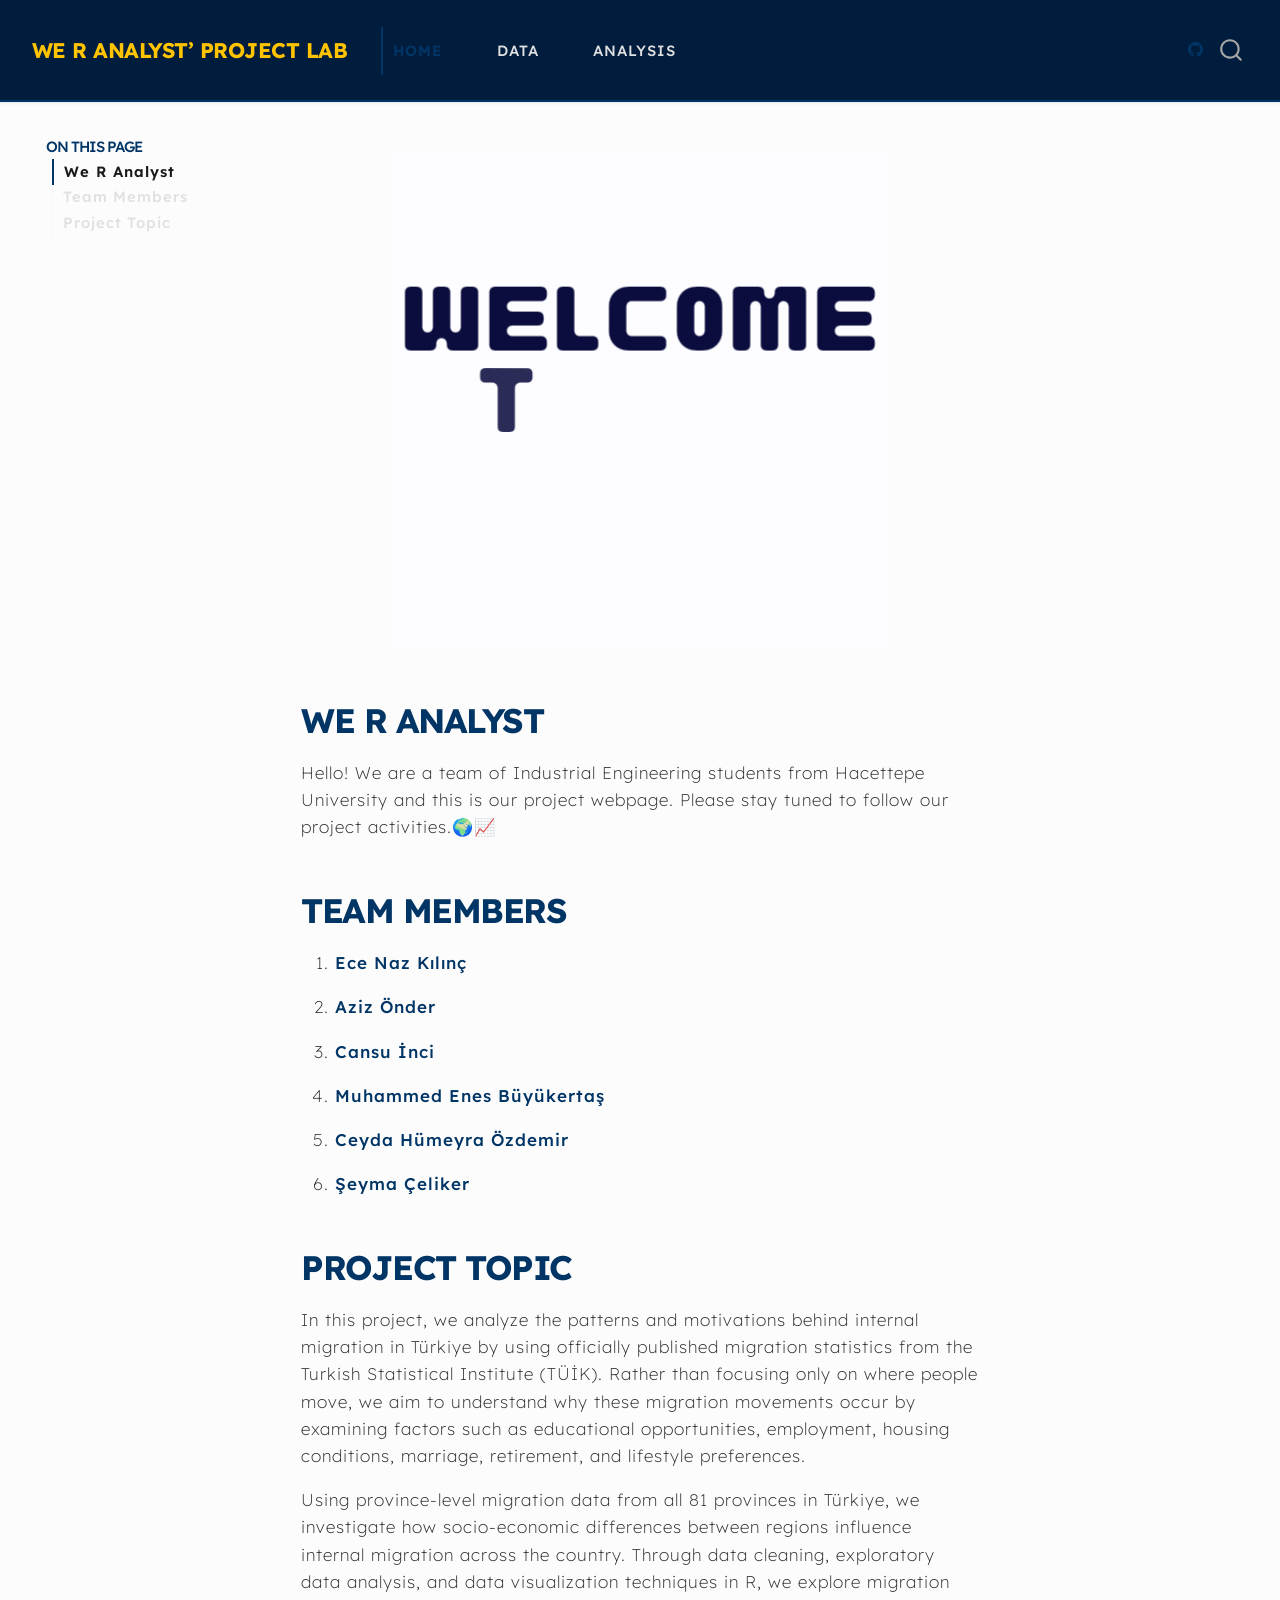
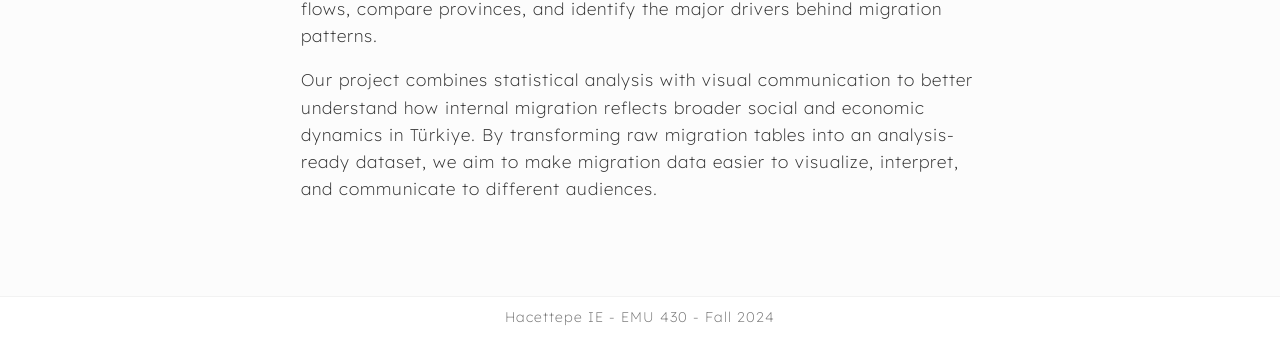
==== commit df3af82e: "home page bitti" ====
--- a/docs/index.html
+++ b/docs/index.html
@@ -138,7 +138,7 @@
 
 
 <div style="text-align: center;">
-<p><img src="images/clipboard-2357349536.gif" class="img-fluid" width="300"></p>
+<p><img src="images/clipboard-2794198696.gif" class="img-fluid"></p>
 </div>
 <section id="we-r-analyst" class="level1">
 <h1>We R Analyst</h1>
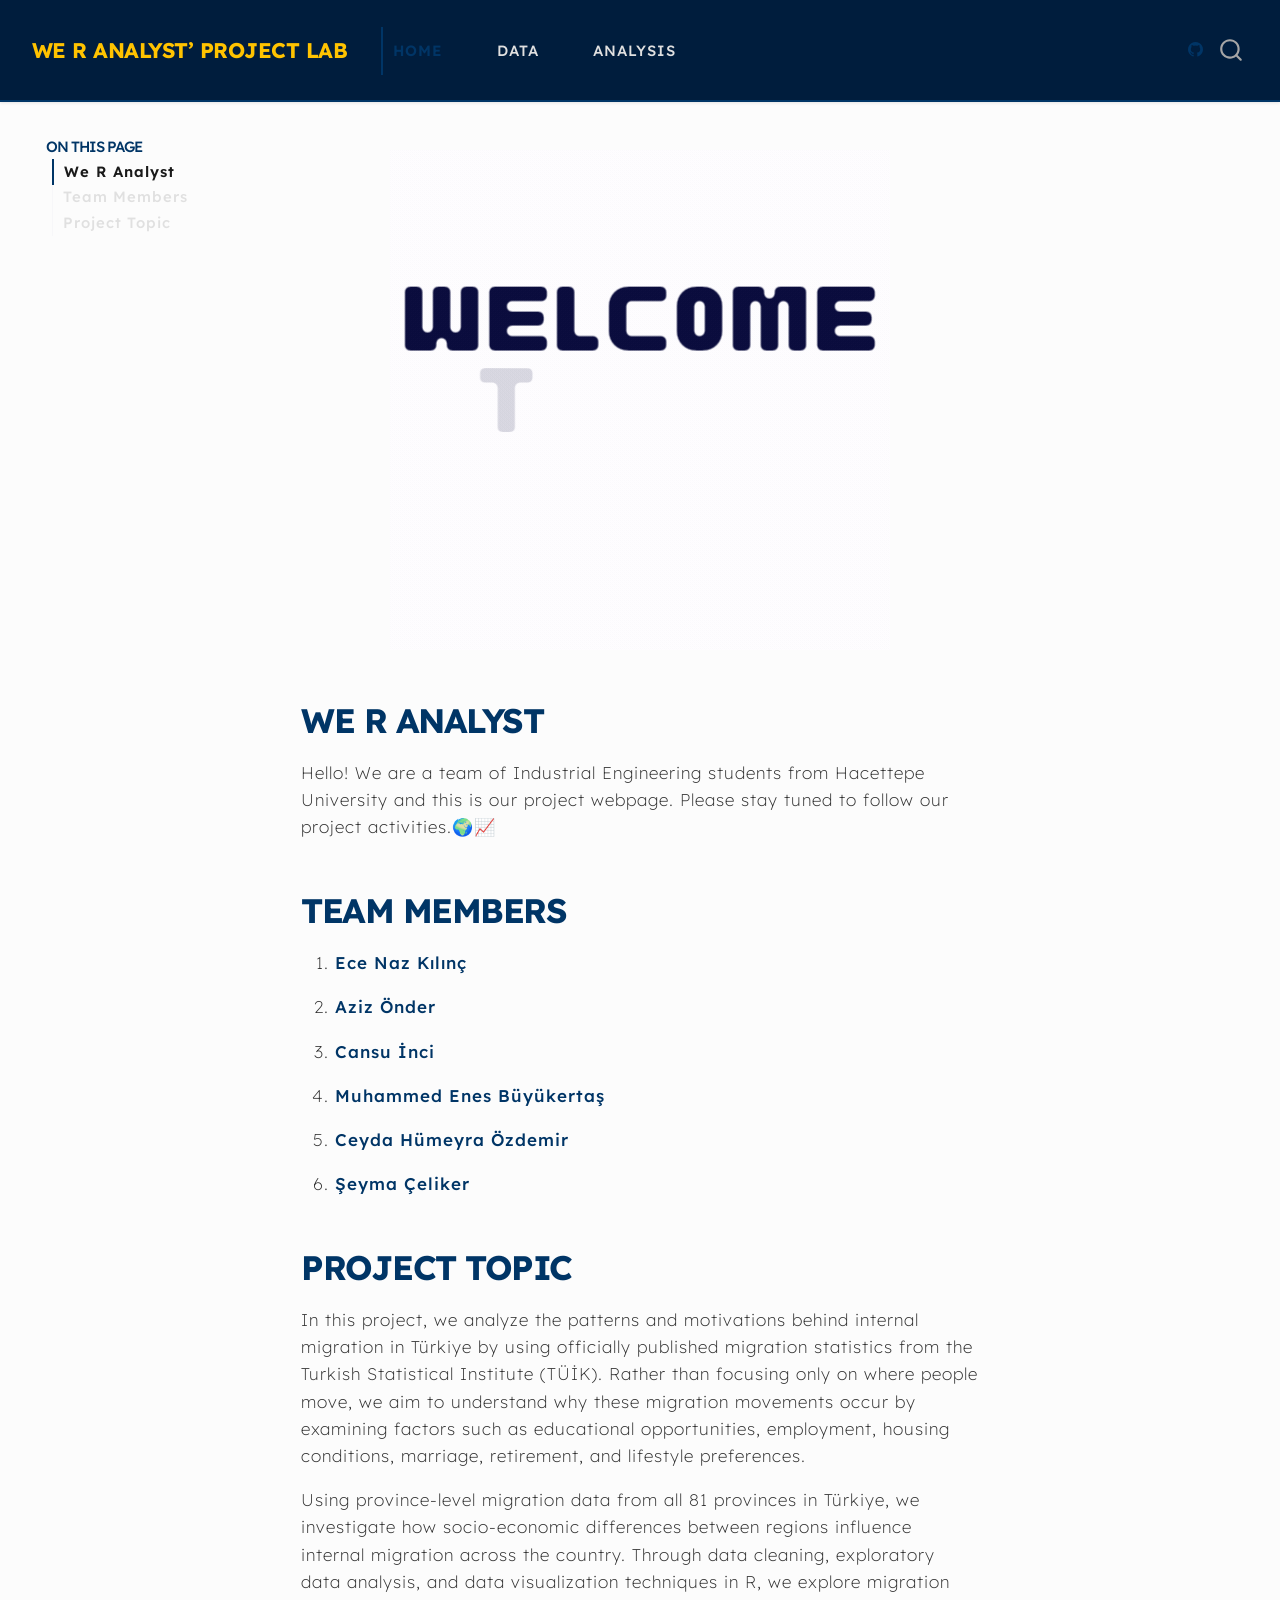
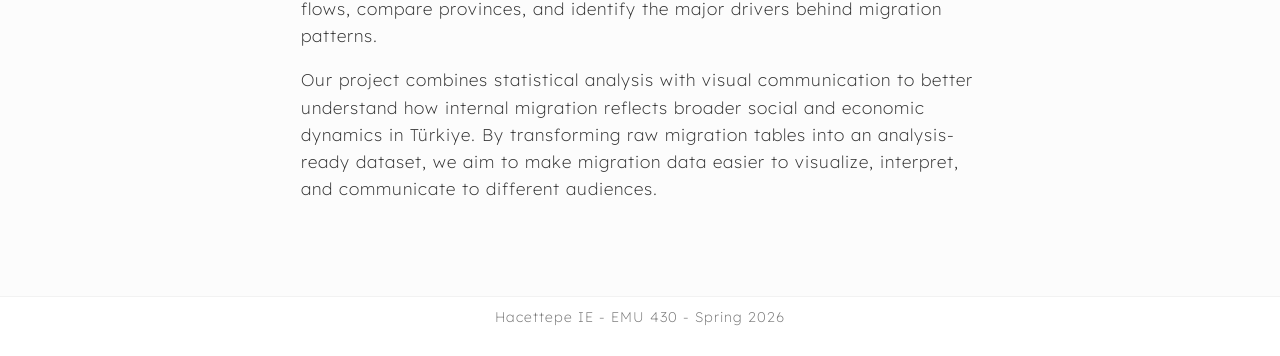
==== commit 03c68b6e: "data page bitti" ====
--- a/docs/index.html
+++ b/docs/index.html
@@ -572,7 +572,7 @@
       &nbsp;
     </div>   
     <div class="nav-footer-center">
-<p>Hacettepe IE - EMU 430 - Fall 2024</p>
+<p>Hacettepe IE - EMU 430 - Spring 2026</p>
 </div>
     <div class="nav-footer-right">
       &nbsp;
